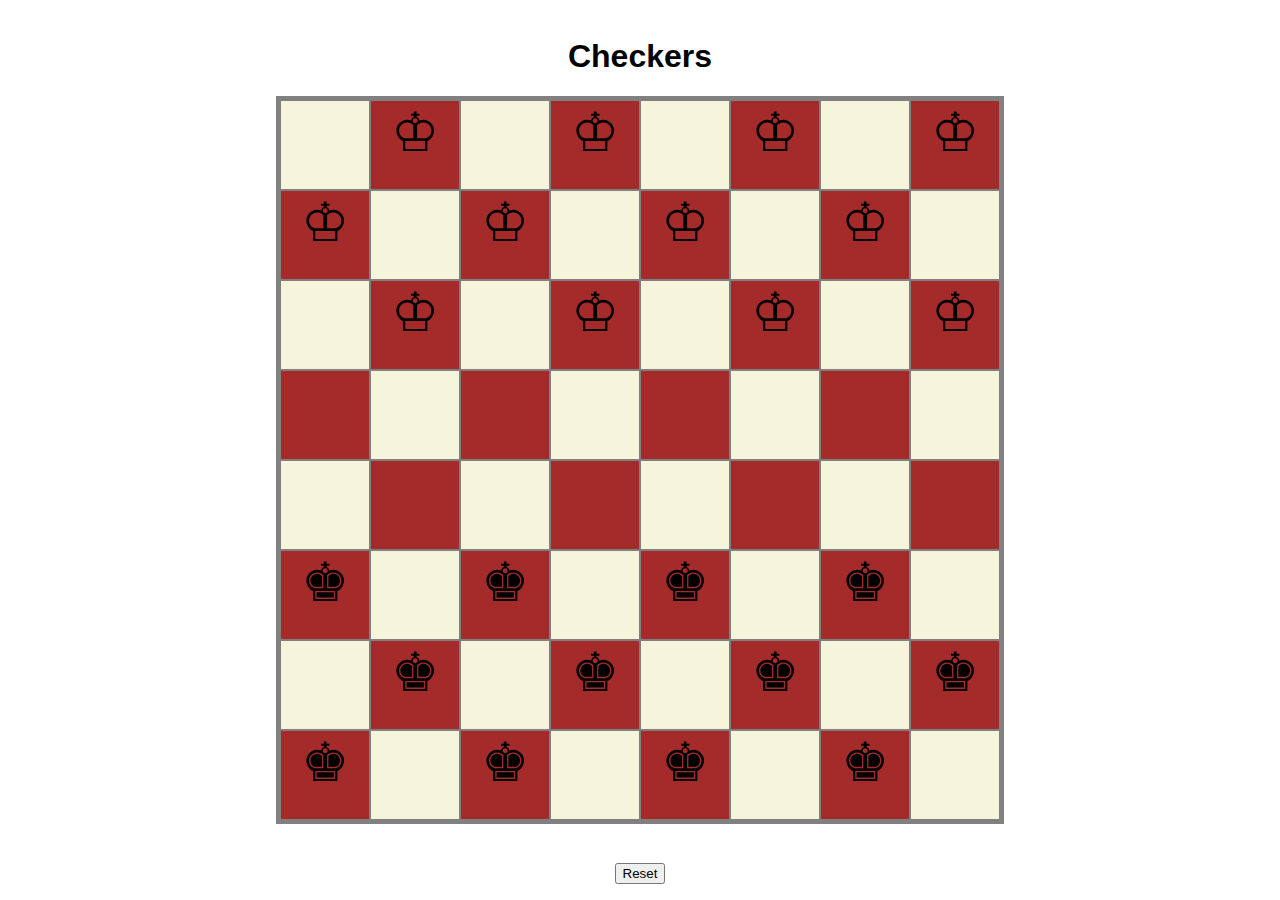
==== main.html @ 292fe9c8 "fixed file structure" ====
<!DOCTYPE html>
<html lang="en">
<head>
    <meta charset="UTF-8">
    <meta name="viewport" content="width=device-width, initial-scale=1.0">
    <title>Checkers</title>
    <link rel="stylesheet" href="style.css">
    <script defer src="script.js"></script>
</head>
<body>
    <h1 id='msg'>Checkers</h1>

    <div id='board'>

    </div>
    <!-- <button id='flipBoard'>Reset</button> -->
    <button id='reset'>Reset</button>
</body>
</html>
---- style.css ----
*, *::before, *::after {
    box-sizing: border-box;
    
}

body {
    height: 100vh;
    margin: 0;
    display: flex;
    flex-direction: column;
    justify-content: center;
    align-items: center;
    font-family: 'Open Sans', sans-serif;
}

#board {
    border: .5vh solid grey;
    display: grid;
    grid-template-columns: repeat(8, 10vmin);
    grid-template-rows: repeat(8, 10vmin);
    /* gap: 1vmin; */
}

#board div {
    /* border-radius: 50%; */
    border: 1px solid grey;
}

.square {
    font-size: 6vh;
    text-align: center;
    color: black;
    background-color: white;
}

button{
    margin-top: 3%;
    font-family: Helvetica;
}

.pressed{
    box-shadow: 0 3px 4px 0;
    opacity: .5;
  }
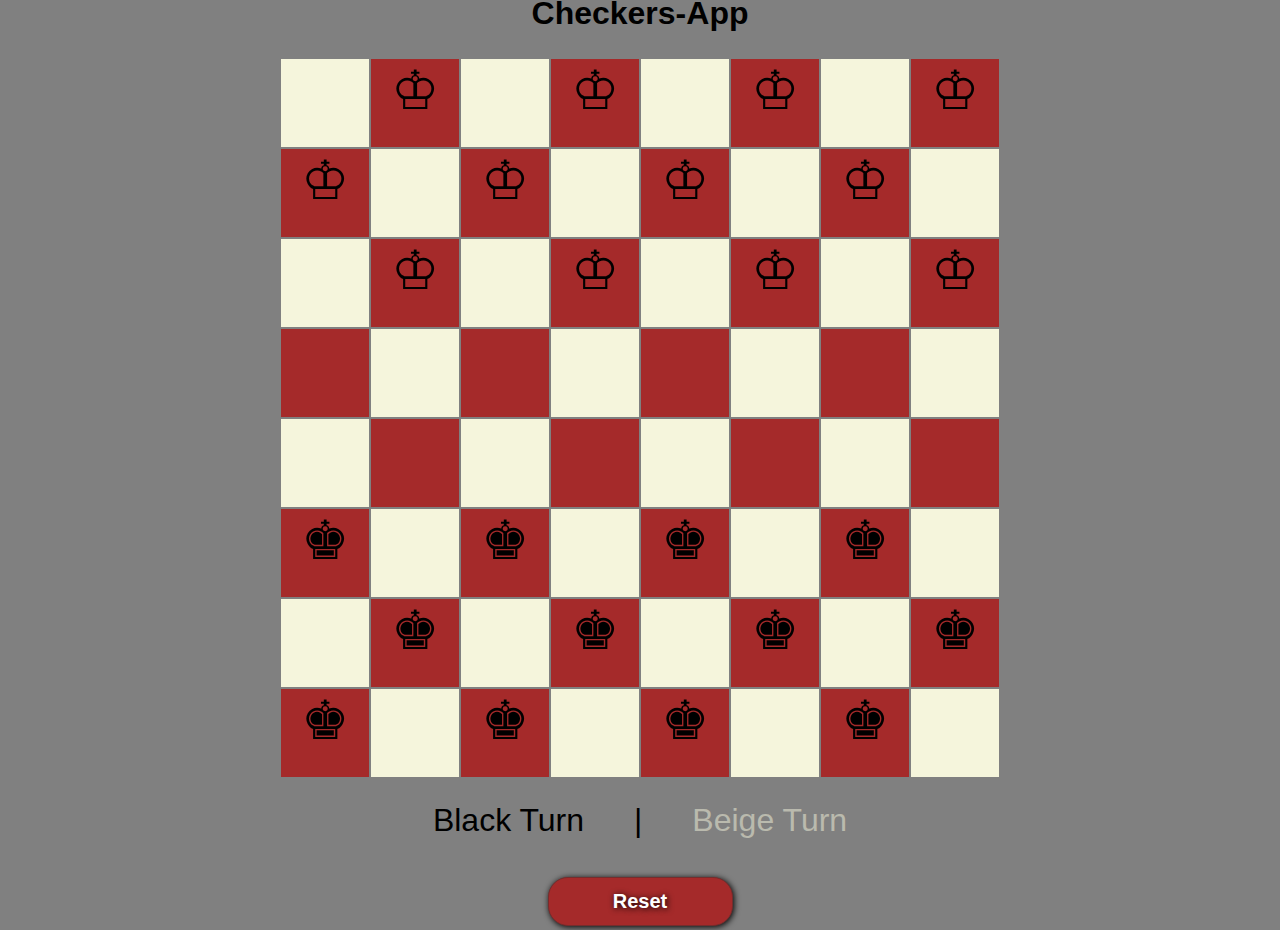
==== commit 5ee67925: "added text on screen that changes opacity when it's someone's turn" ====
--- a/main.html
+++ b/main.html
@@ -8,12 +8,13 @@
     <script defer src="script.js"></script>
 </head>
 <body>
-    <h1 id='msg'>Checkers</h1>
+    <h1 id='msg'>Checkers-App</h1>
 
     <div id='board'>
 
     </div>
-    <!-- <button id='flipBoard'>Reset</button> -->
+    <div class = "score"><span class = "black-turn" >Black Turn</span><span class = "hash-mark">|</span><span class = "beige-turn hide-beige-text">Beige Turn</span></div>
+
     <button id='reset'>Reset</button>
 </body>
 </html>--- a/style.css
+++ b/style.css
@@ -5,13 +5,17 @@
 
 body {
     height: 100vh;
-    margin: 0;
+    margin: 10px auto;
+    margin-bottom: 20px;
     display: flex;
     flex-direction: column;
     justify-content: center;
     align-items: center;
     font-family: 'Open Sans', sans-serif;
+    background-color: grey;
+    /* margin-top: 20px; */
 }
+
 
 #board {
     border: .5vh solid grey;
@@ -38,7 +42,76 @@
     font-family: Helvetica;
 }
 
+.score{
+    font-size: 2rem;
+    margin-top: 20px;
+    
+}
+
+.black-turn{
+    padding: 50px;
+}
+
+.beige-turn{
+    padding: 50px;
+    color: rgb(245, 245, 220);
+}
+
+
+
 .pressed{
     box-shadow: 0 3px 4px 0;
     opacity: .5;
-  }+  }
+
+  .whitePiece{
+      width: 20px;
+      height: 20px;
+      background-color: white;
+      border: 1px solid white;
+      border-radius: 50%;
+  }
+
+  .blackPiece{
+      width: 20px;
+      height: 20px;
+      background-color: black;
+      border: 1px solid white;
+      border-radius: 50%;
+  }
+
+
+
+  .hide-black-text{
+      color: rgba(0, 0, 0, .5)
+  }
+
+  .hide-beige-text{
+    color: rgba(245, 245, 220, 0.5);
+  }
+  
+button{
+    background-color: brown;
+    -webkit-border-radius: 20px;
+    -moz-border-radius: 20px;
+    border-radius: 20px;
+    color: #FFFFFF;
+    font-family: Helvetica;
+    width: 185px;
+    font-size: 20px;
+    font-weight: 900;
+    padding: 12px;
+    box-shadow: 1px 1px 6px 0px #000000;
+    -webkit-box-shadow: 1px 1px 6px 0px #000000;
+    -moz-box-shadow: 1px 1px 6px 0px #000000;
+    text-shadow: 1px 1px 6px #000000;
+    border: solid #762C2C 1px;
+    text-decoration: none;
+    cursor: pointer;
+    margin-bottom: 20px;
+  }
+
+#reset:hover{
+      background-color: green;
+  }
+
